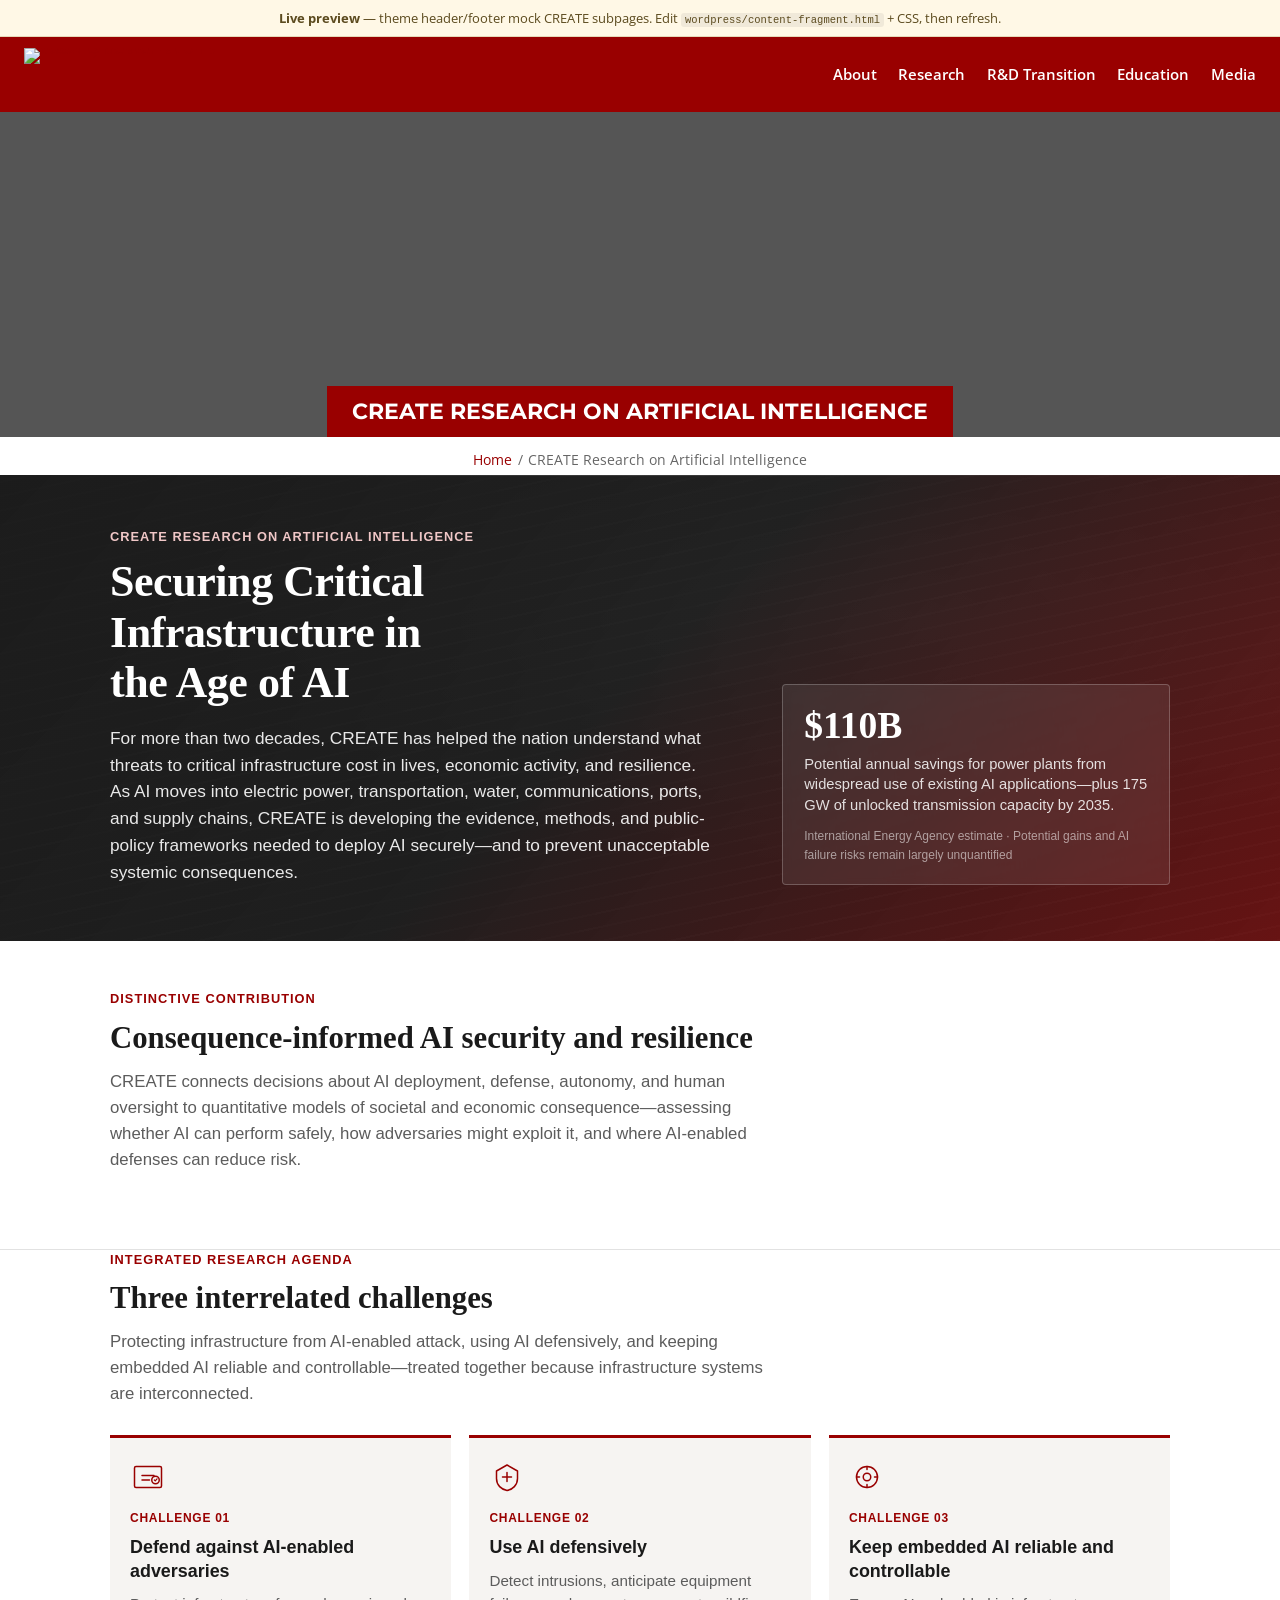
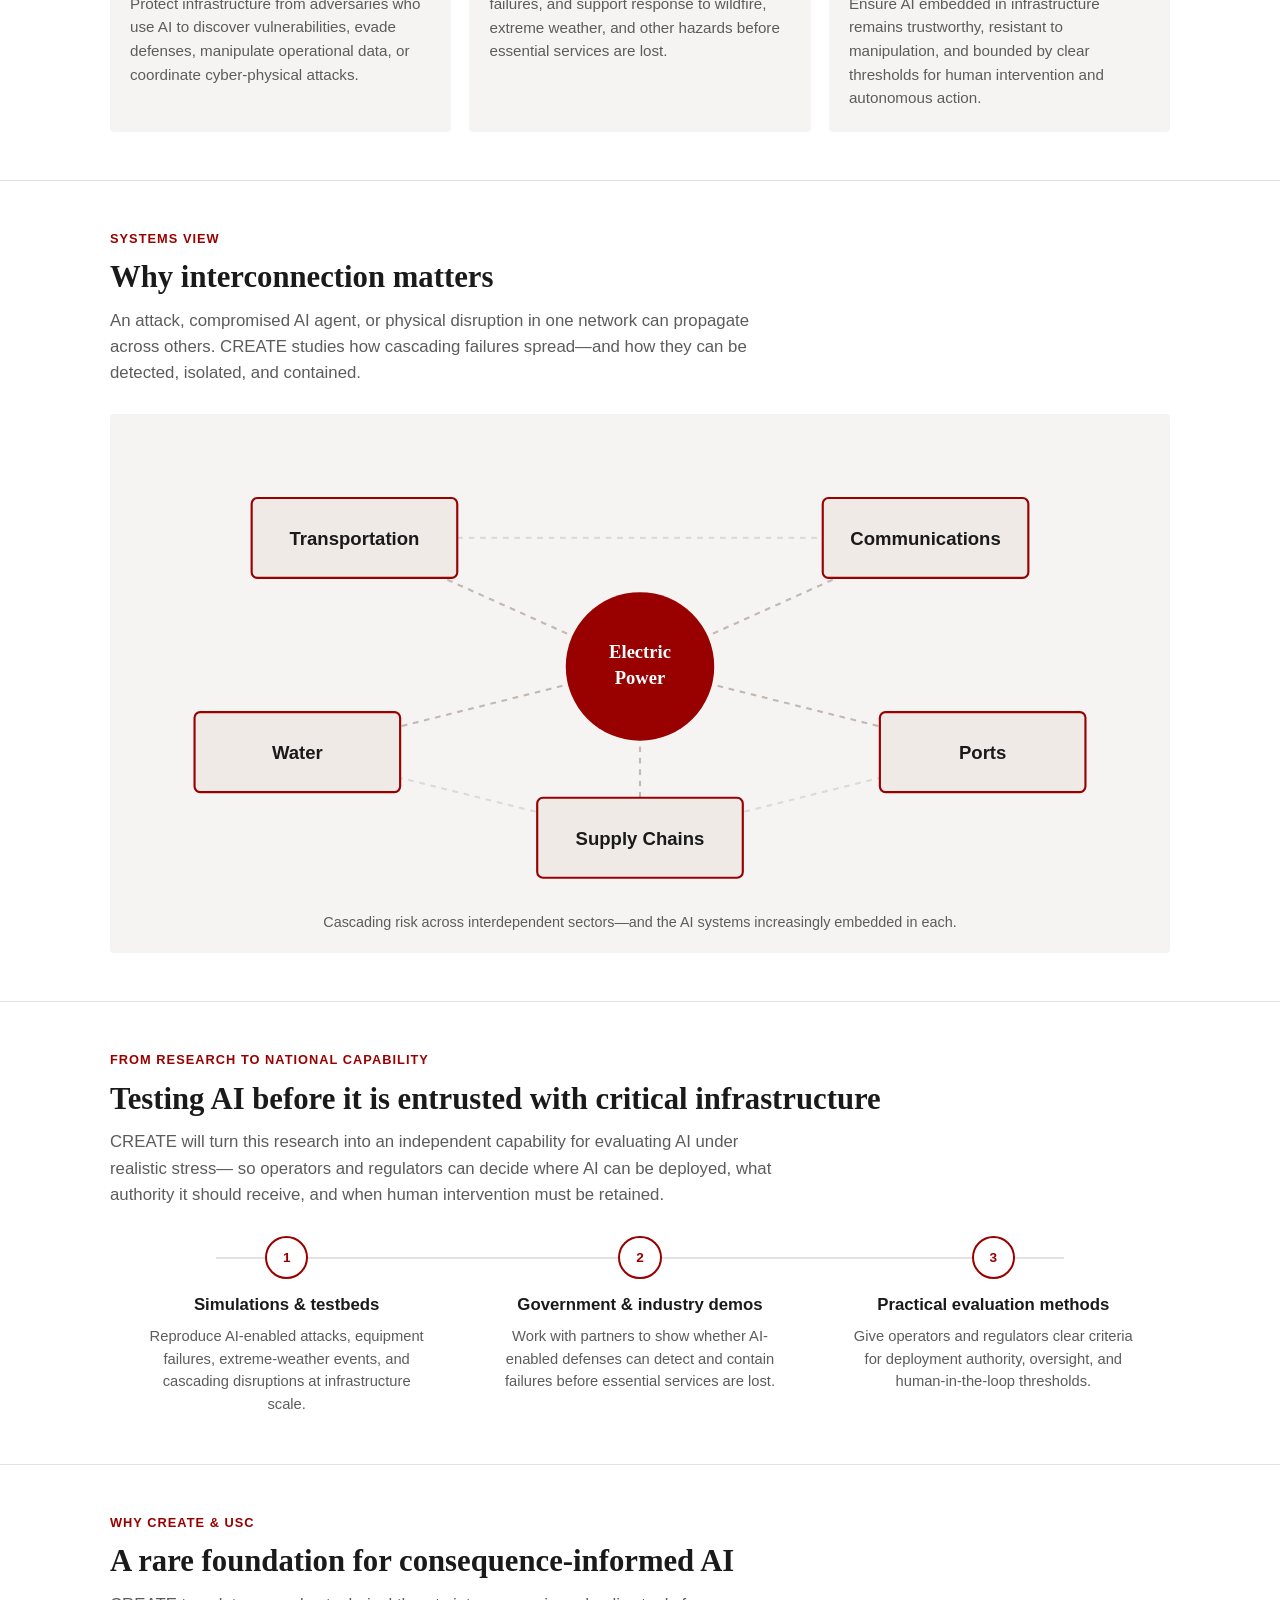
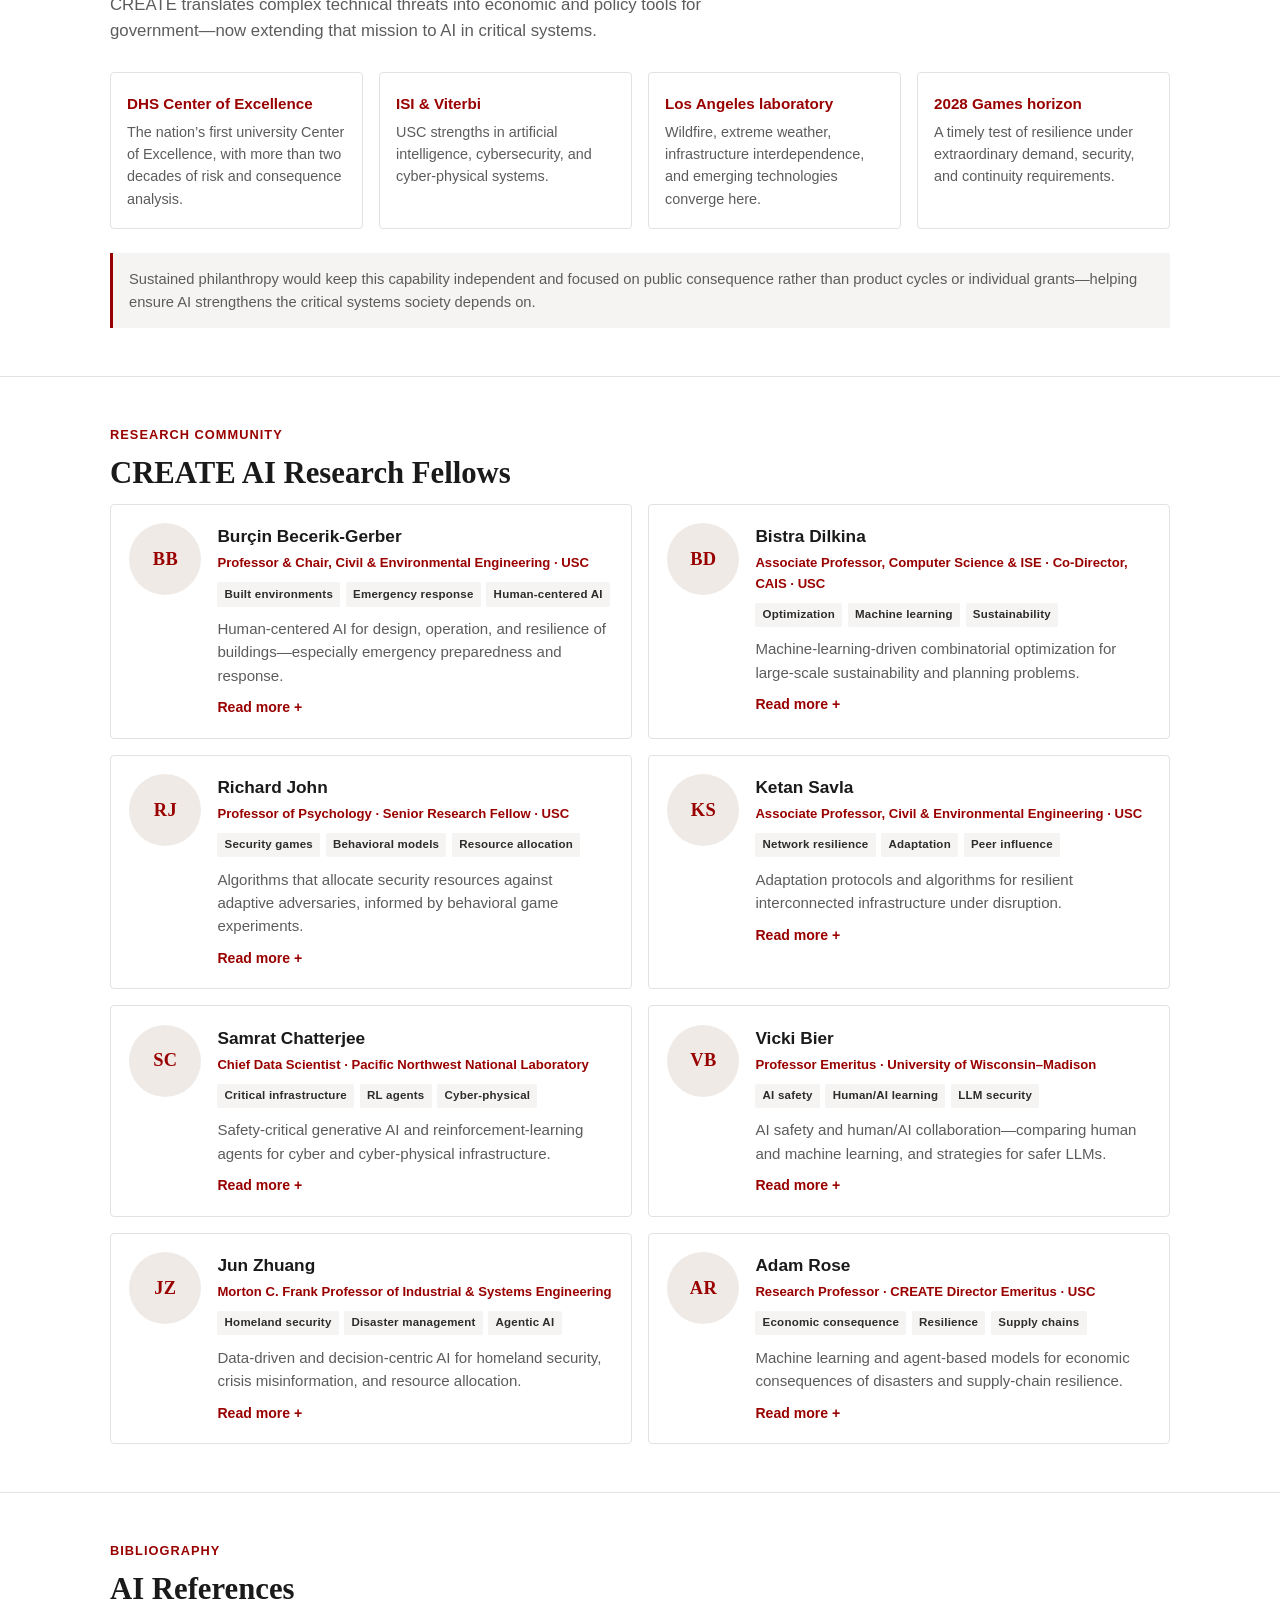
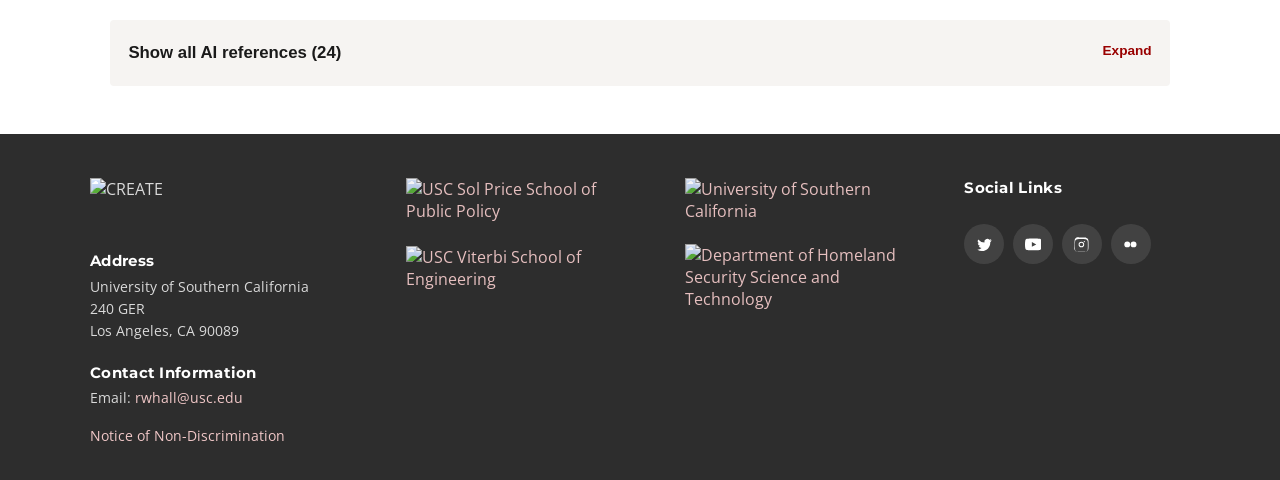
==== preview/index.html @ 4f647414 "Initial CREATE AI research page redesign (WordPress fragment, CSS, preview shell)" ====
<!DOCTYPE html>
<html lang="en">
<head>
  <meta charset="utf-8" />
  <meta name="viewport" content="width=device-width, initial-scale=1" />
  <title>CREATE Research on Artificial Intelligence — Preview</title>
  <link rel="preconnect" href="https://fonts.googleapis.com" />
  <link rel="preconnect" href="https://fonts.gstatic.com" crossorigin />
  <link href="https://fonts.googleapis.com/css2?family=Montserrat:wght@700&family=Open+Sans:wght@400;600;700&display=swap" rel="stylesheet" />
  <link rel="stylesheet" href="../wordpress/create-ai-research.css" />
  <style>
    /* Preview-only CREATE theme chrome — mirrors create.usc.edu subpages */
    :root {
      --create-cardinal: #990000;
      --create-footer: #2d2d2d;
      --create-ink: #1a1a1a;
    }
    * { box-sizing: border-box; }
    body {
      margin: 0;
      color: var(--create-ink);
      font-family: "Open Sans", "Helvetica Neue", Helvetica, Arial, sans-serif;
      background: #fff;
    }
    a { color: var(--create-cardinal); }
    a:hover { color: #7a0000; }

    .preview-note {
      background: #fff8e6;
      border-bottom: 1px solid #e6d9b8;
      color: #5c4b1f;
      font-size: 0.82rem;
      padding: 0.55rem 1.25rem;
      text-align: center;
    }
    .preview-note code {
      background: rgba(0, 0, 0, 0.06);
      border-radius: 3px;
      font-size: 0.8em;
      padding: 0.1em 0.35em;
    }

    /* --- Top nav (matches Academix/CREATE) --- */
    .site-navbar {
      align-items: center;
      background: var(--create-cardinal);
      display: flex;
      justify-content: space-between;
      min-height: 75px;
      padding: 0.65rem 1.5rem;
      position: sticky;
      top: 0;
      z-index: 100;
    }
    .site-navbar .navbar-brand {
      display: inline-block;
      line-height: 0;
    }
    .site-navbar .navbar-brand img {
      display: block;
      height: 52px;
      width: auto;
    }
    .site-navbar .nav-links {
      display: flex;
      gap: 1.35rem;
      list-style: none;
      margin: 0;
      padding: 0;
    }
    .site-navbar .nav-links a {
      color: #fff;
      font-size: 0.92rem;
      font-weight: 600;
      text-decoration: none;
    }
    .site-navbar .nav-links a:hover { opacity: 0.85; color: #fff; }
    .nav-toggle {
      background: transparent;
      border: 0;
      cursor: pointer;
      display: none;
      padding: 0.35rem;
    }
    .nav-toggle span {
      background: #fff;
      display: block;
      height: 2px;
      margin: 5px 0;
      width: 22px;
    }

    /* --- Page header banner (sabbi-page-header style) --- */
    .sabbi-page-header {
      background-color: #666;
      background-image: url("https://create.usc.edu/wp-content/uploads/2020/05/USC2.jpg");
      background-position: 50% 50%;
      background-size: cover;
      height: 325px;
      position: relative;
    }
    .sabbi-page-header::before {
      background: rgba(40, 40, 40, 0.28);
      content: "";
      inset: 0;
      position: absolute;
    }
    .header-title-block {
      bottom: 0;
      left: 0;
      position: absolute;
      right: 0;
      text-align: center;
      z-index: 1;
    }
    .header-title-block .page-title {
      background: var(--create-cardinal);
      color: #fff;
      display: inline-block;
      font-family: Montserrat, "Open Sans", sans-serif;
      font-size: clamp(1.05rem, 2.4vw, 1.375rem);
      font-weight: 700;
      line-height: 1.35;
      margin: 0;
      max-width: 100%;
      padding: 0.65rem 1.55rem;
      text-transform: uppercase;
    }

    /* --- Breadcrumb --- */
    .auth-breadcrumb-wrap {
      padding: 0.85rem 1rem 0.35rem;
    }
    .sabbi-breadcrumb {
      display: flex;
      flex-wrap: wrap;
      gap: 0.35rem;
      justify-content: center;
      list-style: none;
      margin: 0;
      padding: 0;
    }
    .sabbi-breadcrumb li {
      color: #666;
      font-size: 0.875rem;
    }
    .sabbi-breadcrumb a {
      color: var(--create-cardinal);
      text-decoration: none;
    }
    .sabbi-breadcrumb .separator {
      margin-left: 0.35rem;
    }

    .preview-status {
      margin: 0;
      padding: 3rem 1.5rem;
      text-align: center;
    }
    .preview-status[data-error="true"] { color: var(--create-cardinal); }

    /* --- Footer: same CREATE content, neater layout --- */
    .site-footer {
      background: var(--create-footer);
      color: rgba(255, 255, 255, 0.82);
      margin-top: 0;
      padding: 2.75rem 1.5rem 2rem;
    }
    .site-footer a { color: #f0c7c7; text-decoration: none; }
    .site-footer a:hover { color: #fff; text-decoration: underline; }
    .footer-grid {
      display: grid;
      gap: 2rem 1.75rem;
      grid-template-columns: 1.15fr 1fr 1fr 0.9fr;
      margin: 0 auto;
      max-width: 1100px;
    }
    .footer-col {
      display: flex;
      flex-direction: column;
      gap: 1rem;
    }
    .footer-logo {
      display: block;
      height: auto;
      max-width: 200px;
      width: 100%;
    }
    .footer-partner {
      display: block;
      height: auto;
      max-width: 220px;
      opacity: 0.95;
      width: 100%;
    }
    .footer-partner + .footer-partner,
    .footer-col a + a {
      margin-top: 0.15rem;
    }
    .footer-col h3 {
      color: #fff;
      font-family: Montserrat, "Open Sans", sans-serif;
      font-size: 0.95rem;
      font-weight: 700;
      letter-spacing: 0.02em;
      margin: 0 0 0.35rem;
    }
    .footer-col p {
      font-size: 0.9rem;
      line-height: 1.55;
      margin: 0;
    }
    .footer-meta {
      margin-top: 0.25rem;
    }
    .footer-social {
      display: flex;
      flex-wrap: wrap;
      gap: 0.55rem;
      list-style: none;
      margin: 0.35rem 0 0;
      padding: 0;
    }
    .footer-social a {
      align-items: center;
      background: rgba(255, 255, 255, 0.1);
      border-radius: 50%;
      color: #fff;
      display: inline-flex;
      height: 2.5rem;
      justify-content: center;
      text-decoration: none;
      width: 2.5rem;
    }
    .footer-social a svg {
      display: block;
      fill: currentColor;
      height: 1.05rem;
      width: 1.05rem;
    }
    .footer-social a:hover {
      background: var(--create-cardinal);
      color: #fff;
      text-decoration: none;
    }

    @media (max-width: 900px) {
      .footer-grid { grid-template-columns: 1fr 1fr; }
      .site-navbar .nav-links { display: none; }
      .nav-toggle { display: block; }
    }
    @media (max-width: 560px) {
      .footer-grid { grid-template-columns: 1fr; }
      .sabbi-page-header { height: 240px; }
      .header-title-block .page-title {
        display: block;
        font-size: 1rem;
        padding: 0.75rem 1rem;
      }
    }
  </style>
</head>
<body>
  <div class="preview-note">
    <strong>Live preview</strong> — theme header/footer mock CREATE subpages.
    Edit <code>wordpress/content-fragment.html</code> + CSS, then refresh.
  </div>

  <nav class="site-navbar" aria-label="Primary">
    <a class="navbar-brand" href="https://create.usc.edu/" title="CREATE">
      <img src="https://create.usc.edu/wp-content/uploads/2020/04/logo.png" alt="CREATE — The Nation's First Homeland Security Center" width="185" height="49" />
    </a>
    <ul class="nav-links">
      <li><a href="https://create.usc.edu/about/">About</a></li>
      <li><a href="https://create.usc.edu/research/">Research</a></li>
      <li><a href="https://create.usc.edu/rd-transition/">R&amp;D Transition</a></li>
      <li><a href="https://create.usc.edu/education/">Education</a></li>
      <li><a href="https://create.usc.edu/media/">Media</a></li>
    </ul>
    <button class="nav-toggle" type="button" aria-label="Menu">
      <span></span><span></span><span></span>
    </button>
  </nav>

  <header
    class="sabbi-page-header"
    style="background-image: url(https://create.usc.edu/wp-content/uploads/2026/02/ai-machine-learning-enabling-computers-replicate-human-brain-functioning-self-learning-algorithms-based-data-mining-pattern-recognition-used-solve-complex-tasks-3d-render-animation-scaled.jpg);"
    aria-label="Page header"
  >
    <div class="header-title-block">
      <h1 class="page-title">CREATE Research on Artificial Intelligence</h1>
    </div>
  </header>

  <div class="auth-breadcrumb-wrap">
    <ul class="sabbi-breadcrumb">
      <li><a href="https://create.usc.edu/">Home</a><span class="separator">/</span></li>
      <li><span>CREATE Research on Artificial Intelligence</span></li>
    </ul>
  </div>

  <main id="preview-main" class="preview-main" aria-live="polite">
    <p class="preview-status">Loading content from <code>wordpress/content-fragment.html</code>…</p>
  </main>

  <footer id="colophon" class="site-footer">
    <div class="footer-grid">
      <div class="footer-col">
        <img
          class="footer-logo"
          src="https://create.usc.edu/wp-content/uploads/2020/04/logo-300x79.png"
          alt="CREATE"
          width="200"
          height="53"
        />
        <div class="footer-meta">
          <h3>Address</h3>
          <p>
            University of Southern California<br />
            240 GER<br />
            Los Angeles, CA 90089
          </p>
        </div>
        <div class="footer-meta">
          <h3>Contact Information</h3>
          <p>Email: <a href="mailto:rwhall@usc.edu">rwhall@usc.edu</a></p>
        </div>
        <p>
          <a href="https://eeotix.usc.edu/notice-of-non-discrimination/">Notice of Non-Discrimination</a>
        </p>
      </div>

      <div class="footer-col">
        <a href="https://priceschool.usc.edu/">
          <img
            class="footer-partner"
            src="https://create.usc.edu/wp-content/uploads/2020/04/Formal_SolPrice_GoldOnCard-300x68.png"
            alt="USC Sol Price School of Public Policy"
            width="220"
            height="50"
          />
        </a>
        <a href="https://viterbischool.usc.edu/">
          <img
            class="footer-partner"
            src="https://create.usc.edu/wp-content/uploads/2020/04/Formal_Viterbi_GoldOnCard.png"
            alt="USC Viterbi School of Engineering"
            width="220"
            height="59"
          />
        </a>
      </div>

      <div class="footer-col">
        <a href="https://www.usc.edu/">
          <img
            class="footer-partner"
            src="https://create.usc.edu/wp-content/uploads/2020/04/PrimShield-Word_SmallUse_GoldOnCard-300x65.png"
            alt="University of Southern California"
            width="220"
            height="48"
          />
        </a>
        <a href="https://www.dhs.gov/science-and-technology/centers-excellence">
          <img
            class="footer-partner"
            src="https://create.usc.edu/wp-content/uploads/2020/05/DHSlogo1.png"
            alt="Department of Homeland Security Science and Technology"
            width="220"
            height="94"
          />
        </a>
      </div>

      <div class="footer-col">
        <h3>Social Links</h3>
        <ul class="footer-social">
          <li>
            <a href="https://twitter.com/create_usc" target="_blank" rel="noopener noreferrer" title="Twitter" aria-label="Twitter">
              <svg viewBox="0 0 24 24" aria-hidden="true"><path d="M22.46 6c-.77.35-1.6.58-2.46.69a4.2 4.2 0 0 0 1.84-2.32 8.4 8.4 0 0 1-2.66 1.02 4.19 4.19 0 0 0-7.14 3.82A11.88 11.88 0 0 1 3.15 4.9a4.18 4.18 0 0 0 1.3 5.59 4.15 4.15 0 0 1-1.9-.52v.05a4.19 4.19 0 0 0 3.36 4.1 4.2 4.2 0 0 1-1.89.07 4.2 4.2 0 0 0 3.91 2.91A8.4 8.4 0 0 1 2 19.54a11.86 11.86 0 0 0 6.43 1.88c7.72 0 11.95-6.4 11.95-11.95v-.54A8.5 8.5 0 0 0 22.46 6z"/></svg>
            </a>
          </li>
          <li>
            <a href="https://youtube.com/playlist?list=PL9QpO7x-TjRiOTM9lv-0DjYR5IRw4d9tM" target="_blank" rel="noopener noreferrer" title="YouTube" aria-label="YouTube">
              <svg viewBox="0 0 24 24" aria-hidden="true"><path d="M23.5 6.2a3 3 0 0 0-2.1-2.1C19.5 3.6 12 3.6 12 3.6s-7.5 0-9.4.5A3 3 0 0 0 .5 6.2 31.5 31.5 0 0 0 0 12a31.5 31.5 0 0 0 .5 5.8 3 3 0 0 0 2.1 2.1c1.9.5 9.4.5 9.4.5s7.5 0 9.4-.5a3 3 0 0 0 2.1-2.1A31.5 31.5 0 0 0 24 12a31.5 31.5 0 0 0-.5-5.8zM9.8 15.5v-7l6.3 3.5-6.3 3.5z"/></svg>
            </a>
          </li>
          <li>
            <a href="https://www.instagram.com/CREATE_USC/" target="_blank" rel="noopener noreferrer" title="Instagram" aria-label="Instagram">
              <svg viewBox="0 0 24 24" aria-hidden="true"><path d="M12 2.2c3.2 0 3.6 0 4.9.1 1.2.1 1.9.2 2.3.4.6.2 1 .5 1.5 1 .4.4.7.9 1 1.5.2.4.4 1.1.4 2.3.1 1.3.1 1.7.1 4.9s0 3.6-.1 4.9c-.1 1.2-.2 1.9-.4 2.3-.2.6-.5 1-1 1.5-.4.4-.9.7-1.5 1-.4.2-1.1.4-2.3.4-1.3.1-1.7.1-4.9.1s-3.6 0-4.9-.1c-1.2-.1-1.9-.2-2.3-.4-.6-.2-1-.5-1.5-1-.4-.4-.7-.9-1-1.5-.2-.4-.4-1.1-.4-2.3C2.2 15.6 2.2 15.2 2.2 12s0-3.6.1-4.9c.1-1.2.2-1.9.4-2.3.2-.6.5-1 1-1.5.4-.4.9-.7 1.5-1 .4-.2 1.1-.4 2.3-.4C8.4 2.2 8.8 2.2 12 2.2zm0 2.2c-3.2 0-3.5 0-4.8.1-1.1 0-1.7.2-2.1.4-.5.2-.8.4-1.1.7-.3.3-.5.6-.7 1.1-.2.4-.3 1-.4 2.1-.1 1.2-.1 1.6-.1 4.8s0 3.5.1 4.8c0 1.1.2 1.7.4 2.1.2.5.4.8.7 1.1.3.3.6.5 1.1.7.4.2 1 .3 2.1.4 1.2.1 1.6.1 4.8.1s3.5 0 4.8-.1c1.1 0 1.7-.2 2.1-.4.5-.2.8-.4 1.1-.7.3-.3.5-.6.7-1.1.2-.4.3-1 .4-2.1.1-1.2.1-1.6.1-4.8s0-3.5-.1-4.8c0-1.1-.2-1.7-.4-2.1-.2-.5-.4-.8-.7-1.1-.3-.3-.6-.5-1.1-.7-.4-.2-1-.3-2.1-.4-1.3-.1-1.6-.1-4.8-.1zm0 3.7a4 4 0 1 1 0 8 4 4 0 0 1 0-8zm0 6.6a2.6 2.6 0 1 0 0-5.2 2.6 2.6 0 0 0 0 5.2zm5.1-6.8a.9.9 0 1 1-1.8 0 .9.9 0 0 1 1.8 0z"/></svg>
            </a>
          </li>
          <li>
            <a href="https://www.flickr.com/photos/146037205@N07/" target="_blank" rel="noopener noreferrer" title="Flickr" aria-label="Flickr">
              <svg viewBox="0 0 24 24" aria-hidden="true"><circle cx="7.5" cy="12" r="4.2"/><circle cx="16.5" cy="12" r="4.2"/></svg>
            </a>
          </li>
        </ul>
      </div>
    </div>
  </footer>

  <script>
    (async function loadFragment() {
      const main = document.getElementById("preview-main");
      try {
        const res = await fetch("../wordpress/content-fragment.html", { cache: "no-store" });
        if (!res.ok) throw new Error("HTTP " + res.status);
        const html = await res.text();
        const doc = new DOMParser().parseFromString(html, "text/html");
        doc.querySelectorAll('link[rel="stylesheet"]').forEach((el) => el.remove());
        const page = doc.querySelector(".create-ai-page");
        if (!page) throw new Error("Could not find .create-ai-page in content-fragment.html");
        main.replaceChildren(page);
      } catch (err) {
        main.innerHTML =
          '<p class="preview-status" data-error="true">Could not load content-fragment.html. ' +
          "Serve the project over HTTP (not file://), then refresh.<br><small>" +
          String(err.message || err) +
          "</small></p>";
      }
    })();
  </script>
</body>
</html>
---- wordpress/create-ai-research.css ----
/* CREATE AI Research — scoped styles (prefix: create-ai-)
   Safe to load alongside the CREATE WordPress theme. */

.create-ai-page {
  --create-ai-cardinal: #990000;
  --create-ai-cardinal-dark: #7a0000;
  --create-ai-ink: #1a1a1a;
  --create-ai-muted: #5c5c5c;
  --create-ai-line: #e2e2e2;
  --create-ai-wash: #f6f4f2;
  --create-ai-wash-2: #efeae6;
  --create-ai-white: #ffffff;
  --create-ai-stat: #2c2c2c;
  --create-ai-max: 1100px;
  --create-ai-radius: 4px;
  --create-ai-font: "Helvetica Neue", Helvetica, Arial, sans-serif;
  --create-ai-display: "Georgia", "Times New Roman", Times, serif;

  box-sizing: border-box;
  color: var(--create-ai-ink);
  font-family: var(--create-ai-font);
  font-size: 1.05rem;
  line-height: 1.55;
  max-width: 100%;
}

.create-ai-page *,
.create-ai-page *::before,
.create-ai-page *::after {
  box-sizing: border-box;
}

.create-ai-page img,
.create-ai-page svg {
  max-width: 100%;
  height: auto;
}

.create-ai-page a {
  color: var(--create-ai-cardinal);
  text-decoration-thickness: 1px;
  text-underline-offset: 2px;
}

.create-ai-page a:hover,
.create-ai-page a:focus-visible {
  color: var(--create-ai-cardinal-dark);
}

.create-ai-page :focus-visible {
  outline: 2px solid var(--create-ai-cardinal);
  outline-offset: 2px;
}

.create-ai-inner {
  margin: 0 auto;
  max-width: var(--create-ai-max);
  padding: 0 1.25rem;
}

.create-ai-section {
  padding: 3rem 0;
}

.create-ai-section + .create-ai-section {
  border-top: 1px solid var(--create-ai-line);
}

.create-ai-kicker {
  color: var(--create-ai-cardinal);
  font-size: 0.8rem;
  font-weight: 700;
  letter-spacing: 0.08em;
  margin: 0 0 0.65rem;
  text-transform: uppercase;
}

.create-ai-h2 {
  font-family: var(--create-ai-display);
  font-size: clamp(1.55rem, 2.4vw, 2rem);
  font-weight: 700;
  line-height: 1.2;
  margin: 0 0 0.75rem;
}

.create-ai-lede {
  color: var(--create-ai-muted);
  font-size: 1.05rem;
  margin: 0 0 1.75rem;
  max-width: 42rem;
}

/* ---------- Hero ---------- */
.create-ai-hero {
  background:
    linear-gradient(135deg, rgba(26, 26, 26, 0.88) 0%, rgba(26, 26, 26, 0.72) 48%, rgba(153, 0, 0, 0.55) 100%),
    radial-gradient(ellipse at 70% 30%, rgba(255, 255, 255, 0.08), transparent 55%),
    repeating-linear-gradient(
      -12deg,
      rgba(255, 255, 255, 0.03) 0 2px,
      transparent 2px 14px
    ),
    #2a2a2a;
  color: var(--create-ai-white);
  padding: 3.25rem 0 3.5rem;
  position: relative;
  overflow: hidden;
}

.create-ai-hero::after {
  background: linear-gradient(90deg, transparent, rgba(255, 255, 255, 0.18), transparent);
  content: "";
  height: 1px;
  left: 0;
  opacity: 0.7;
  position: absolute;
  right: 0;
  top: 0;
}

.create-ai-hero .create-ai-kicker {
  color: #f0c7c7;
}

.create-ai-hero-grid {
  align-items: end;
  display: grid;
  gap: 2rem;
  grid-template-columns: 1.4fr 0.85fr;
}

.create-ai-hero-title {
  font-family: var(--create-ai-display);
  font-size: clamp(1.85rem, 4vw, 2.75rem);
  font-weight: 700;
  letter-spacing: -0.01em;
  line-height: 1.15;
  margin: 0 0 1rem;
  max-width: 16ch;
}

.create-ai-hero-text {
  color: rgba(255, 255, 255, 0.9);
  font-size: 1.08rem;
  margin: 0;
  max-width: 38rem;
}

.create-ai-stat {
  background: rgba(255, 255, 255, 0.08);
  border: 1px solid rgba(255, 255, 255, 0.22);
  border-radius: var(--create-ai-radius);
  padding: 1.25rem 1.35rem;
  backdrop-filter: blur(4px);
}

.create-ai-stat-value {
  display: block;
  font-family: var(--create-ai-display);
  font-size: clamp(1.8rem, 3vw, 2.35rem);
  font-weight: 700;
  line-height: 1.1;
  margin-bottom: 0.45rem;
}

.create-ai-stat-label {
  color: rgba(255, 255, 255, 0.85);
  display: block;
  font-size: 0.92rem;
  line-height: 1.4;
  margin: 0;
}

.create-ai-stat-source {
  color: rgba(255, 255, 255, 0.55);
  display: block;
  font-size: 0.75rem;
  margin-top: 0.75rem;
}

/* ---------- Challenge cards ---------- */
.create-ai-challenges {
  display: grid;
  gap: 1.15rem;
  grid-template-columns: repeat(3, 1fr);
}

.create-ai-challenge {
  background: var(--create-ai-wash);
  border-top: 3px solid var(--create-ai-cardinal);
  border-radius: 0 0 var(--create-ai-radius) var(--create-ai-radius);
  padding: 1.35rem 1.25rem 1.4rem;
  transition: transform 0.25s ease, background-color 0.25s ease;
}

.create-ai-challenge:hover {
  background: var(--create-ai-wash-2);
  transform: translateY(-2px);
}

.create-ai-challenge-num {
  color: var(--create-ai-cardinal);
  display: block;
  font-size: 0.75rem;
  font-weight: 700;
  letter-spacing: 0.06em;
  margin-bottom: 0.55rem;
  text-transform: uppercase;
}

.create-ai-challenge h3 {
  font-size: 1.12rem;
  font-weight: 700;
  line-height: 1.3;
  margin: 0 0 0.55rem;
}

.create-ai-challenge p {
  color: var(--create-ai-muted);
  font-size: 0.95rem;
  margin: 0;
}

.create-ai-challenge-icon {
  display: block;
  height: 2.25rem;
  margin-bottom: 0.85rem;
  width: 2.25rem;
}

.create-ai-challenge-icon svg {
  display: block;
  height: 100%;
  width: 100%;
}

/* ---------- Cascade / interconnection ---------- */
.create-ai-cascade-wrap {
  background: var(--create-ai-wash);
  border-radius: var(--create-ai-radius);
  overflow: hidden;
  padding: 1.5rem 1rem 1.25rem;
}

.create-ai-cascade-svg {
  display: block;
  margin: 0 auto;
  max-width: 720px;
  width: 100%;
}

.create-ai-cascade-svg .create-ai-node {
  transition: transform 0.3s ease;
  transform-box: fill-box;
  transform-origin: center;
}

.create-ai-cascade-wrap:hover .create-ai-node {
  transform: scale(1.04);
}

.create-ai-cascade-svg .create-ai-link {
  stroke-dasharray: 4 4;
  animation: create-ai-dash 18s linear infinite;
}

.create-ai-cascade-caption {
  color: var(--create-ai-muted);
  font-size: 0.9rem;
  margin: 1rem auto 0;
  max-width: 40rem;
  text-align: center;
}

@keyframes create-ai-dash {
  to {
    stroke-dashoffset: -120;
  }
}

/* ---------- Capability strip ---------- */
.create-ai-steps {
  display: grid;
  gap: 0;
  grid-template-columns: repeat(3, 1fr);
  list-style: none;
  margin: 0;
  padding: 0;
  position: relative;
}

.create-ai-steps::before {
  background: var(--create-ai-line);
  content: "";
  height: 2px;
  left: 10%;
  position: absolute;
  right: 10%;
  top: 1.35rem;
  z-index: 0;
}

.create-ai-step {
  padding: 0 1rem;
  position: relative;
  text-align: center;
  z-index: 1;
}

.create-ai-step-marker {
  background: var(--create-ai-white);
  border: 2px solid var(--create-ai-cardinal);
  border-radius: 50%;
  color: var(--create-ai-cardinal);
  display: inline-flex;
  align-items: center;
  justify-content: center;
  font-size: 0.85rem;
  font-weight: 700;
  height: 2.7rem;
  margin-bottom: 0.85rem;
  width: 2.7rem;
}

.create-ai-step h3 {
  font-size: 1.05rem;
  margin: 0 0 0.4rem;
}

.create-ai-step p {
  color: var(--create-ai-muted);
  font-size: 0.92rem;
  margin: 0 auto;
  max-width: 18rem;
}

/* ---------- Why CREATE ---------- */
.create-ai-why-grid {
  display: grid;
  gap: 1rem;
  grid-template-columns: repeat(4, 1fr);
}

.create-ai-why-item {
  background: var(--create-ai-white);
  border: 1px solid var(--create-ai-line);
  border-radius: var(--create-ai-radius);
  padding: 1.15rem 1rem;
}

.create-ai-why-item strong {
  color: var(--create-ai-cardinal);
  display: block;
  font-size: 0.95rem;
  margin-bottom: 0.35rem;
}

.create-ai-why-item p {
  color: var(--create-ai-muted);
  font-size: 0.9rem;
  margin: 0;
}

.create-ai-note {
  background: var(--create-ai-wash);
  border-left: 3px solid var(--create-ai-cardinal);
  color: var(--create-ai-muted);
  font-size: 0.92rem;
  margin-top: 1.5rem;
  padding: 0.9rem 1rem;
}

.create-ai-note p {
  margin: 0;
}

/* ---------- Researchers ---------- */
.create-ai-people {
  display: grid;
  gap: 1rem;
  grid-template-columns: repeat(2, 1fr);
}

.create-ai-person {
  background: var(--create-ai-white);
  border: 1px solid var(--create-ai-line);
  border-radius: var(--create-ai-radius);
  display: grid;
  gap: 1rem;
  grid-template-columns: 72px 1fr;
  padding: 1.15rem;
}

.create-ai-avatar {
  align-items: center;
  background: var(--create-ai-wash-2);
  border-radius: 50%;
  color: var(--create-ai-cardinal);
  display: flex;
  font-family: var(--create-ai-display);
  font-size: 1.15rem;
  font-weight: 700;
  height: 72px;
  justify-content: center;
  letter-spacing: 0.02em;
  width: 72px;
}

.create-ai-person h3 {
  font-size: 1.08rem;
  margin: 0 0 0.2rem;
}

.create-ai-role {
  color: var(--create-ai-cardinal);
  font-size: 0.82rem;
  font-weight: 600;
  margin: 0 0 0.55rem;
}

.create-ai-blurb {
  color: var(--create-ai-muted);
  font-size: 0.94rem;
  margin: 0 0 0.65rem;
}

.create-ai-person details {
  margin: 0;
}

.create-ai-person summary {
  color: var(--create-ai-cardinal);
  cursor: pointer;
  font-size: 0.88rem;
  font-weight: 700;
  list-style: none;
  user-select: none;
  width: fit-content;
}

.create-ai-person summary::-webkit-details-marker {
  display: none;
}

.create-ai-person summary::after {
  content: " +";
  font-weight: 700;
}

.create-ai-person details[open] summary::after {
  content: " −";
}

.create-ai-full-bio {
  color: var(--create-ai-ink);
  font-size: 0.9rem;
  margin-top: 0.75rem;
  padding-top: 0.75rem;
  border-top: 1px solid var(--create-ai-line);
}

.create-ai-full-bio p {
  margin: 0 0 0.75rem;
}

.create-ai-full-bio p:last-child {
  margin-bottom: 0;
}

.create-ai-tags {
  display: flex;
  flex-wrap: wrap;
  gap: 0.35rem;
  margin: 0 0 0.65rem;
}

.create-ai-tag {
  background: var(--create-ai-wash);
  border-radius: 2px;
  color: var(--create-ai-stat);
  font-size: 0.72rem;
  font-weight: 600;
  letter-spacing: 0.02em;
  padding: 0.2rem 0.45rem;
}

/* ---------- References ---------- */
.create-ai-refs details {
  background: var(--create-ai-wash);
  border-radius: var(--create-ai-radius);
  padding: 0.25rem 0;
}

.create-ai-refs summary {
  cursor: pointer;
  font-weight: 700;
  list-style: none;
  padding: 1rem 1.15rem;
  user-select: none;
}

.create-ai-refs summary::-webkit-details-marker {
  display: none;
}

.create-ai-refs summary::after {
  color: var(--create-ai-cardinal);
  content: "Expand";
  float: right;
  font-size: 0.85rem;
  font-weight: 700;
}

.create-ai-refs details[open] summary::after {
  content: "Collapse";
}

.create-ai-ref-list {
  border-top: 1px solid var(--create-ai-line);
  list-style: none;
  margin: 0;
  padding: 0.5rem 1.15rem 1.15rem;
}

.create-ai-ref-list li {
  border-bottom: 1px solid var(--create-ai-line);
  color: var(--create-ai-muted);
  font-size: 0.88rem;
  line-height: 1.45;
  padding: 0.7rem 0;
}

.create-ai-ref-list li:last-child {
  border-bottom: 0;
}

/* ---------- Motion / a11y ---------- */
@media (prefers-reduced-motion: reduce) {
  .create-ai-challenge,
  .create-ai-cascade-svg .create-ai-node {
    transition: none;
  }

  .create-ai-challenge:hover {
    transform: none;
  }

  .create-ai-cascade-wrap:hover .create-ai-node {
    transform: none;
  }

  .create-ai-cascade-svg .create-ai-link {
    animation: none;
  }
}

/* ---------- Responsive ---------- */
@media (max-width: 900px) {
  .create-ai-hero-grid,
  .create-ai-challenges,
  .create-ai-why-grid,
  .create-ai-steps {
    grid-template-columns: 1fr;
  }

  .create-ai-steps::before {
    display: none;
  }

  .create-ai-step {
    display: grid;
    gap: 0.85rem;
    grid-template-columns: auto 1fr;
    padding: 0.75rem 0;
    text-align: left;
  }

  .create-ai-step-marker {
    margin-bottom: 0;
  }

  .create-ai-people {
    grid-template-columns: 1fr;
  }

  .create-ai-hero-title {
    max-width: none;
  }
}

@media (max-width: 560px) {
  .create-ai-person {
    grid-template-columns: 1fr;
  }

  .create-ai-section {
    padding: 2.25rem 0;
  }
}
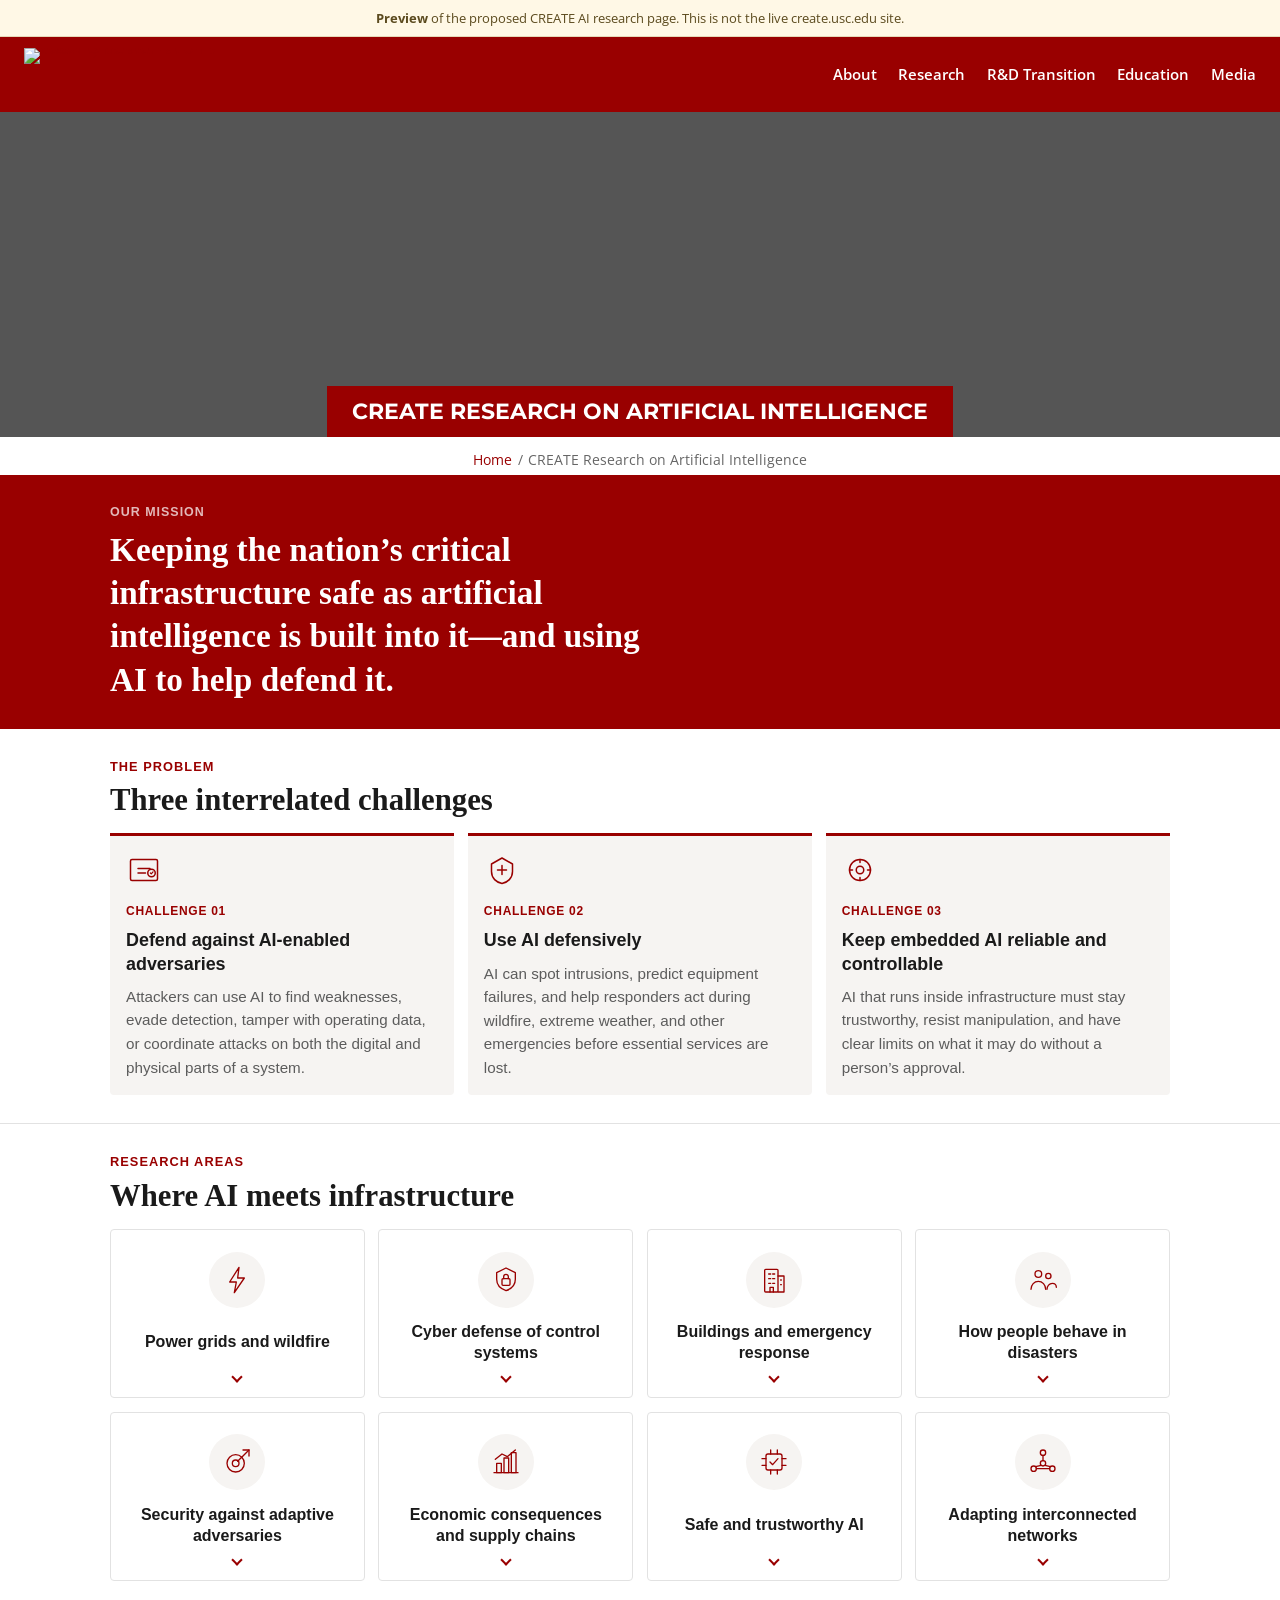
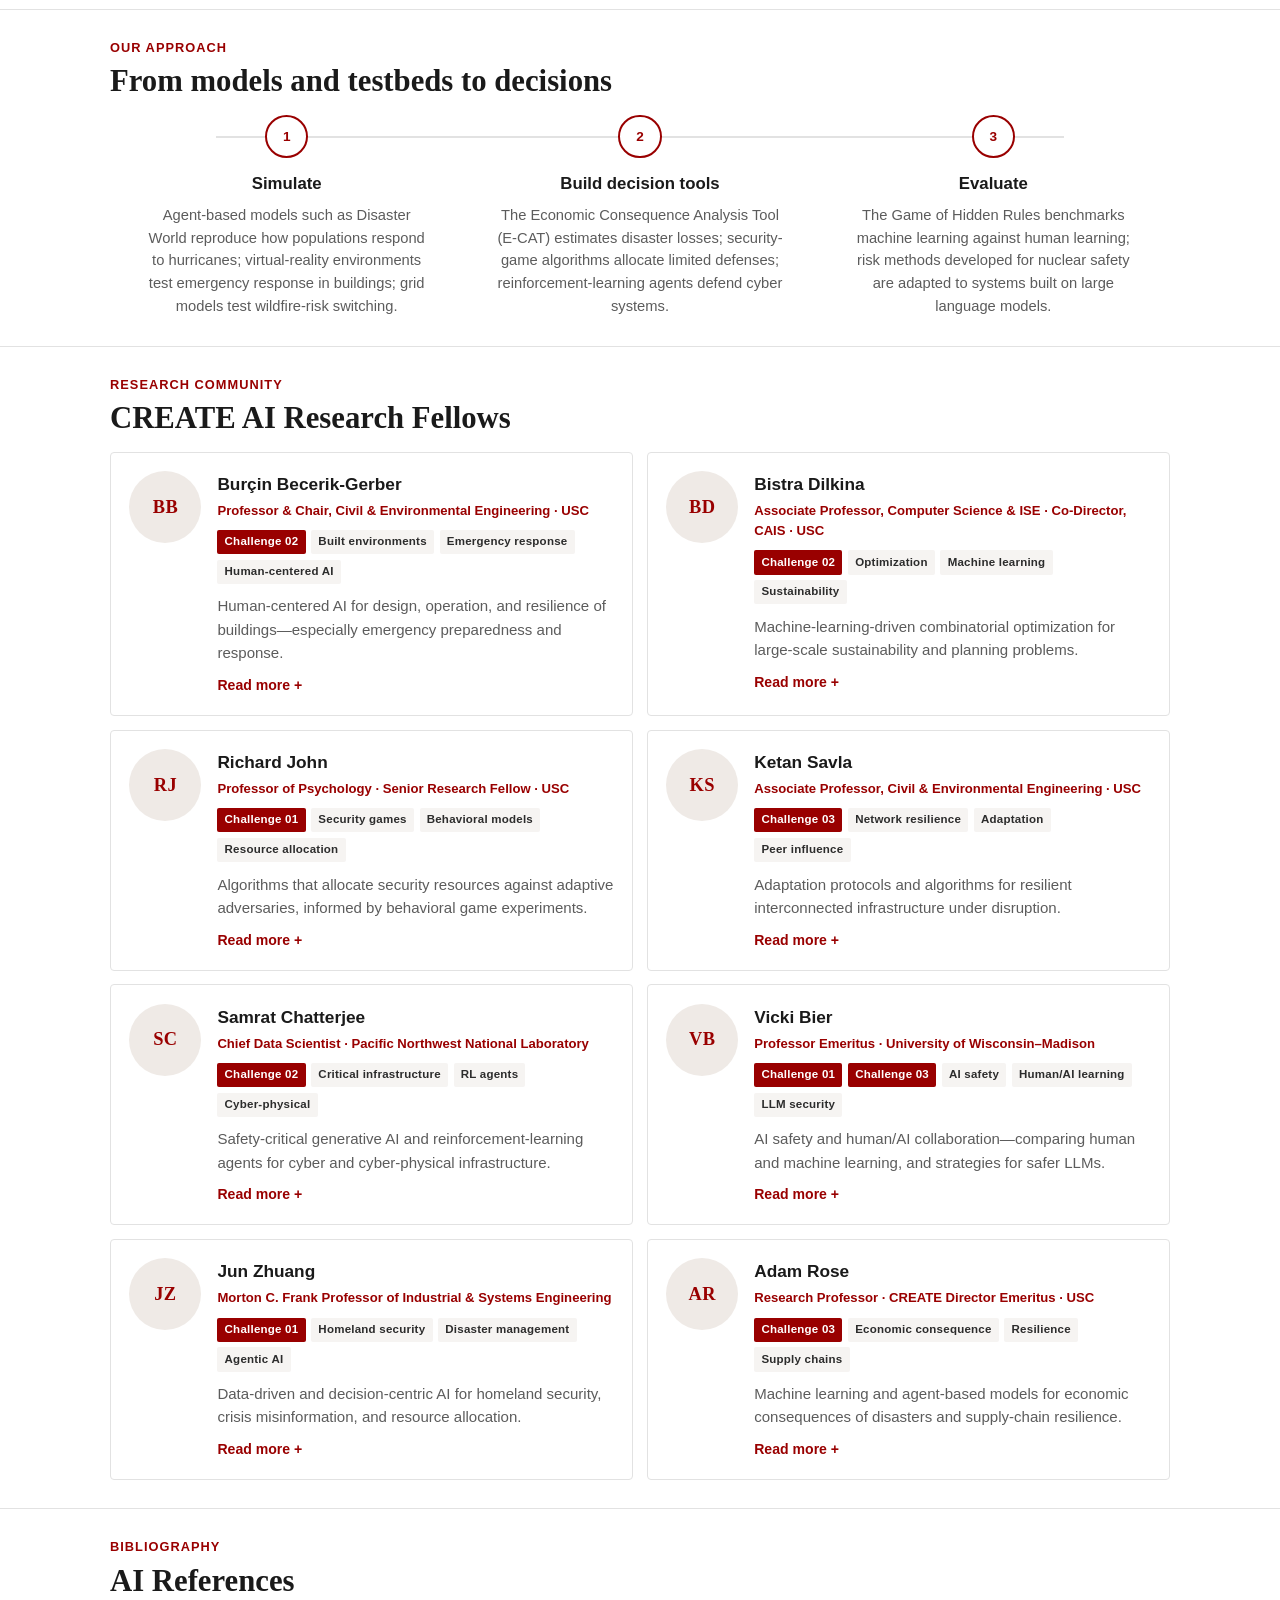
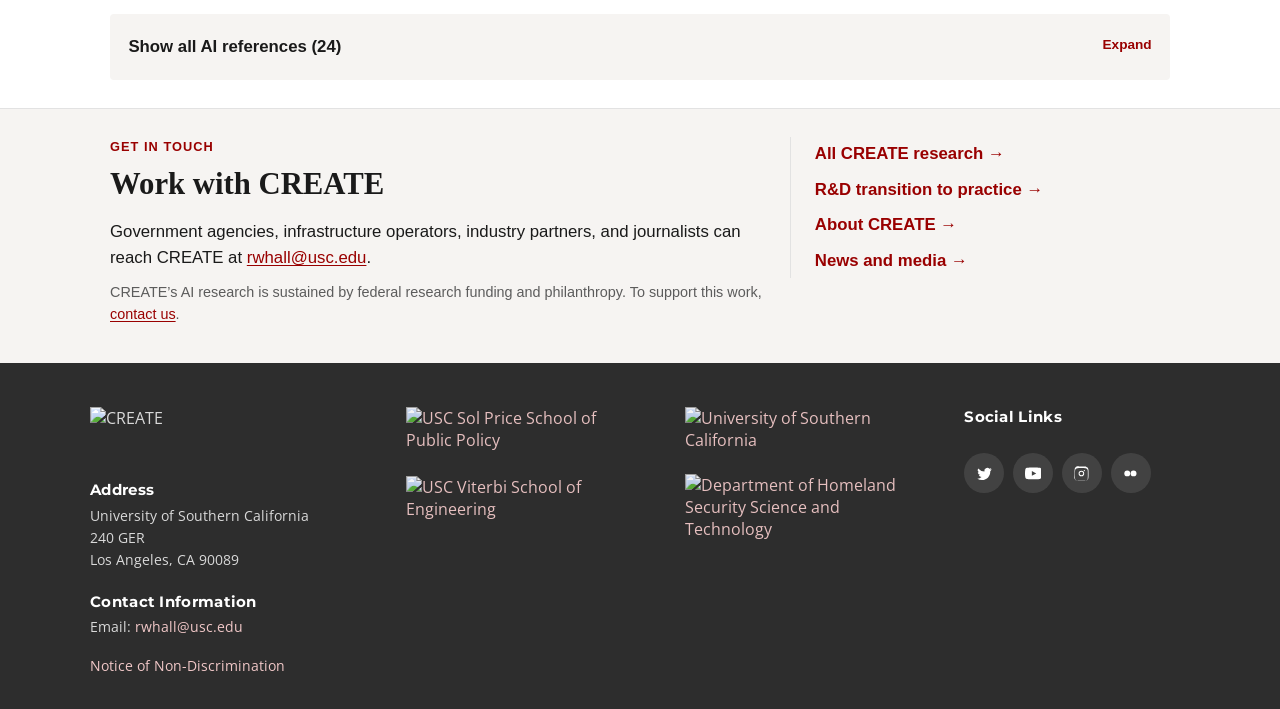
==== commit eb207621: "Add a README and Vercel preview so the page can be shared for review. Co-authored-by: Cursor <cursor" ====
--- a/preview/index.html
+++ b/preview/index.html
@@ -262,8 +262,8 @@
 </head>
 <body>
   <div class="preview-note">
-    <strong>Live preview</strong> — theme header/footer mock CREATE subpages.
-    Edit <code>wordpress/content-fragment.html</code> + CSS, then refresh.
+    <strong>Preview</strong> of the proposed CREATE AI research page.
+    This is not the live create.usc.edu site.
   </div>
 
   <nav class="site-navbar" aria-label="Primary">
--- a/wordpress/create-ai-research.css
+++ b/wordpress/create-ai-research.css
@@ -15,6 +15,12 @@
   --create-ai-radius: 4px;
   --create-ai-font: "Helvetica Neue", Helvetica, Arial, sans-serif;
   --create-ai-display: "Georgia", "Times New Roman", Times, serif;
+  --create-ai-space-xs: 0.35rem;
+  --create-ai-space-sm: 0.6rem;
+  --create-ai-space-md: 1rem;
+  --create-ai-space-lg: 0.9rem;
+  --create-ai-space-xl: 1.75rem;
+  --create-ai-gap: 0.85rem;
 
   box-sizing: border-box;
   color: var(--create-ai-ink);
@@ -52,6 +58,11 @@
   outline-offset: 2px;
 }
 
+/* Keep in-page anchors clear of the sticky site nav */
+.create-ai-page [id] {
+  scroll-margin-top: 6rem;
+}
+
 .create-ai-inner {
   margin: 0 auto;
   max-width: var(--create-ai-max);
@@ -59,7 +70,7 @@
 }
 
 .create-ai-section {
-  padding: 3rem 0;
+  padding: var(--create-ai-space-xl) 0;
 }
 
 .create-ai-section + .create-ai-section {
@@ -71,7 +82,7 @@
   font-size: 0.8rem;
   font-weight: 700;
   letter-spacing: 0.08em;
-  margin: 0 0 0.65rem;
+  margin: 0 0 var(--create-ai-space-xs);
   text-transform: uppercase;
 }
 
@@ -80,108 +91,38 @@
   font-size: clamp(1.55rem, 2.4vw, 2rem);
   font-weight: 700;
   line-height: 1.2;
-  margin: 0 0 0.75rem;
-}
-
-.create-ai-lede {
-  color: var(--create-ai-muted);
-  font-size: 1.05rem;
-  margin: 0 0 1.75rem;
-  max-width: 42rem;
-}
-
-/* ---------- Hero ---------- */
+  margin: 0 0 var(--create-ai-space-lg);
+}
+
+/* ---------- Mission hero ---------- */
 .create-ai-hero {
-  background:
-    linear-gradient(135deg, rgba(26, 26, 26, 0.88) 0%, rgba(26, 26, 26, 0.72) 48%, rgba(153, 0, 0, 0.55) 100%),
-    radial-gradient(ellipse at 70% 30%, rgba(255, 255, 255, 0.08), transparent 55%),
-    repeating-linear-gradient(
-      -12deg,
-      rgba(255, 255, 255, 0.03) 0 2px,
-      transparent 2px 14px
-    ),
-    #2a2a2a;
+  background: var(--create-ai-cardinal);
   color: var(--create-ai-white);
-  padding: 3.25rem 0 3.5rem;
-  position: relative;
-  overflow: hidden;
-}
-
-.create-ai-hero::after {
-  background: linear-gradient(90deg, transparent, rgba(255, 255, 255, 0.18), transparent);
-  content: "";
-  height: 1px;
-  left: 0;
-  opacity: 0.7;
-  position: absolute;
-  right: 0;
-  top: 0;
-}
-
-.create-ai-hero .create-ai-kicker {
-  color: #f0c7c7;
-}
-
-.create-ai-hero-grid {
-  align-items: end;
-  display: grid;
-  gap: 2rem;
-  grid-template-columns: 1.4fr 0.85fr;
+  padding: var(--create-ai-space-xl) 0;
+}
+
+.create-ai-hero-label {
+  color: rgba(255, 255, 255, 0.72);
+  font-size: 0.78rem;
+  font-weight: 700;
+  letter-spacing: 0.08em;
+  margin: 0 0 var(--create-ai-space-xs);
+  text-transform: uppercase;
 }
 
 .create-ai-hero-title {
   font-family: var(--create-ai-display);
-  font-size: clamp(1.85rem, 4vw, 2.75rem);
-  font-weight: 700;
-  letter-spacing: -0.01em;
-  line-height: 1.15;
-  margin: 0 0 1rem;
-  max-width: 16ch;
-}
-
-.create-ai-hero-text {
-  color: rgba(255, 255, 255, 0.9);
-  font-size: 1.08rem;
-  margin: 0;
-  max-width: 38rem;
-}
-
-.create-ai-stat {
-  background: rgba(255, 255, 255, 0.08);
-  border: 1px solid rgba(255, 255, 255, 0.22);
-  border-radius: var(--create-ai-radius);
-  padding: 1.25rem 1.35rem;
-  backdrop-filter: blur(4px);
-}
-
-.create-ai-stat-value {
-  display: block;
-  font-family: var(--create-ai-display);
-  font-size: clamp(1.8rem, 3vw, 2.35rem);
-  font-weight: 700;
-  line-height: 1.1;
-  margin-bottom: 0.45rem;
-}
-
-.create-ai-stat-label {
-  color: rgba(255, 255, 255, 0.85);
-  display: block;
-  font-size: 0.92rem;
-  line-height: 1.4;
-  margin: 0;
-}
-
-.create-ai-stat-source {
-  color: rgba(255, 255, 255, 0.55);
-  display: block;
-  font-size: 0.75rem;
-  margin-top: 0.75rem;
+  font-size: clamp(1.45rem, 2.6vw, 2.1rem);
+  font-weight: 700;
+  line-height: 1.3;
+  margin: 0;
+  max-width: 34ch;
 }
 
 /* ---------- Challenge cards ---------- */
 .create-ai-challenges {
   display: grid;
-  gap: 1.15rem;
+  gap: var(--create-ai-gap);
   grid-template-columns: repeat(3, 1fr);
 }
 
@@ -189,7 +130,7 @@
   background: var(--create-ai-wash);
   border-top: 3px solid var(--create-ai-cardinal);
   border-radius: 0 0 var(--create-ai-radius) var(--create-ai-radius);
-  padding: 1.35rem 1.25rem 1.4rem;
+  padding: var(--create-ai-space-md);
   transition: transform 0.25s ease, background-color 0.25s ease;
 }
 
@@ -234,48 +175,117 @@
   width: 100%;
 }
 
-/* ---------- Cascade / interconnection ---------- */
-.create-ai-cascade-wrap {
+/* ---------- Research areas ---------- */
+.create-ai-topics {
+  align-items: start;
+  display: grid;
+  gap: var(--create-ai-gap);
+  grid-template-columns: repeat(4, 1fr);
+  list-style: none;
+  margin: 0;
+  padding: 0;
+}
+
+.create-ai-topic {
+  background: var(--create-ai-white);
+  border: 1px solid var(--create-ai-line);
+  border-radius: var(--create-ai-radius);
+  transition: border-color 0.2s ease;
+}
+
+.create-ai-topic:hover,
+.create-ai-topic:has(details[open]) {
+  border-color: var(--create-ai-cardinal);
+}
+
+.create-ai-topic details {
+  margin: 0;
+}
+
+.create-ai-topic summary {
+  align-items: center;
+  cursor: pointer;
+  display: flex;
+  flex-direction: column;
+  list-style: none;
+  padding: 1.35rem 1rem 1rem;
+  position: relative;
+  text-align: center;
+  user-select: none;
+}
+
+.create-ai-topic summary::-webkit-details-marker {
+  display: none;
+}
+
+.create-ai-topic-icon {
+  align-items: center;
   background: var(--create-ai-wash);
-  border-radius: var(--create-ai-radius);
-  overflow: hidden;
-  padding: 1.5rem 1rem 1.25rem;
-}
-
-.create-ai-cascade-svg {
+  border-radius: 50%;
+  display: inline-flex;
+  height: 3.5rem;
+  justify-content: center;
+  margin-bottom: 0.9rem;
+  width: 3.5rem;
+}
+
+.create-ai-topic-icon svg {
   display: block;
-  margin: 0 auto;
-  max-width: 720px;
-  width: 100%;
-}
-
-.create-ai-cascade-svg .create-ai-node {
-  transition: transform 0.3s ease;
-  transform-box: fill-box;
-  transform-origin: center;
-}
-
-.create-ai-cascade-wrap:hover .create-ai-node {
-  transform: scale(1.04);
-}
-
-.create-ai-cascade-svg .create-ai-link {
-  stroke-dasharray: 4 4;
-  animation: create-ai-dash 18s linear infinite;
-}
-
-.create-ai-cascade-caption {
+  height: 2rem;
+  width: 2rem;
+}
+
+.create-ai-topic h3 {
+  align-items: center;
+  display: flex;
+  font-size: 1rem;
+  line-height: 1.3;
+  margin: 0 0 0.6rem;
+  min-height: 2.6em;
+}
+
+/* chevron */
+.create-ai-topic-toggle {
+  border-color: var(--create-ai-cardinal);
+  border-style: solid;
+  border-width: 0 2px 2px 0;
+  display: block;
+  height: 0.5rem;
+  transform: rotate(45deg);
+  transition: transform 0.2s ease;
+  width: 0.5rem;
+}
+
+.create-ai-topic details[open] .create-ai-topic-toggle {
+  transform: rotate(225deg) translate(-2px, -2px);
+}
+
+.create-ai-topic-body {
+  border-top: 1px solid var(--create-ai-line);
+  margin: 0 1rem;
+  padding: 0.85rem 0 1rem;
+  text-align: center;
+}
+
+.create-ai-topic-body p {
   color: var(--create-ai-muted);
   font-size: 0.9rem;
-  margin: 1rem auto 0;
-  max-width: 40rem;
-  text-align: center;
-}
-
-@keyframes create-ai-dash {
-  to {
-    stroke-dashoffset: -120;
-  }
+  margin: 0 0 0.7rem;
+}
+
+.create-ai-topic-body .create-ai-topic-people {
+  font-size: 0.82rem;
+  margin: 0;
+}
+
+.create-ai-topic a {
+  font-weight: 600;
+  text-decoration: none;
+}
+
+.create-ai-topic a:hover,
+.create-ai-topic a:focus-visible {
+  text-decoration: underline;
 }
 
 /* ---------- Capability strip ---------- */
@@ -334,33 +344,6 @@
   max-width: 18rem;
 }
 
-/* ---------- Why CREATE ---------- */
-.create-ai-why-grid {
-  display: grid;
-  gap: 1rem;
-  grid-template-columns: repeat(4, 1fr);
-}
-
-.create-ai-why-item {
-  background: var(--create-ai-white);
-  border: 1px solid var(--create-ai-line);
-  border-radius: var(--create-ai-radius);
-  padding: 1.15rem 1rem;
-}
-
-.create-ai-why-item strong {
-  color: var(--create-ai-cardinal);
-  display: block;
-  font-size: 0.95rem;
-  margin-bottom: 0.35rem;
-}
-
-.create-ai-why-item p {
-  color: var(--create-ai-muted);
-  font-size: 0.9rem;
-  margin: 0;
-}
-
 .create-ai-note {
   background: var(--create-ai-wash);
   border-left: 3px solid var(--create-ai-cardinal);
@@ -377,7 +360,7 @@
 /* ---------- Researchers ---------- */
 .create-ai-people {
   display: grid;
-  gap: 1rem;
+  gap: var(--create-ai-gap);
   grid-template-columns: repeat(2, 1fr);
 }
 
@@ -484,6 +467,18 @@
   padding: 0.2rem 0.45rem;
 }
 
+.create-ai-page a.create-ai-tag-link {
+  background: var(--create-ai-cardinal);
+  color: var(--create-ai-white);
+  text-decoration: none;
+}
+
+.create-ai-page a.create-ai-tag-link:hover,
+.create-ai-page a.create-ai-tag-link:focus-visible {
+  background: var(--create-ai-cardinal-dark);
+  color: var(--create-ai-white);
+}
+
 /* ---------- References ---------- */
 .create-ai-refs details {
   background: var(--create-ai-wash);
@@ -534,33 +529,85 @@
   border-bottom: 0;
 }
 
+/* ---------- Contact ---------- */
+.create-ai-contact {
+  background: var(--create-ai-wash);
+}
+
+.create-ai-contact-grid {
+  align-items: start;
+  display: grid;
+  gap: var(--create-ai-space-lg);
+  grid-template-columns: 1.4fr 0.8fr;
+}
+
+.create-ai-contact .create-ai-h2 {
+  margin-bottom: var(--create-ai-space-md);
+}
+
+.create-ai-contact p {
+  margin: 0 0 var(--create-ai-space-sm);
+}
+
+.create-ai-contact-support {
+  color: var(--create-ai-muted);
+  font-size: 0.9rem;
+  margin: 0;
+  max-width: 42rem;
+}
+
+.create-ai-contact-links {
+  border-left: 1px solid var(--create-ai-line);
+  display: grid;
+  gap: 0.6rem;
+  list-style: none;
+  margin: 0;
+  padding: 0.25rem 0 0.25rem 1.5rem;
+}
+
+.create-ai-contact-links a {
+  font-weight: 600;
+  text-decoration: none;
+}
+
+.create-ai-contact-links a::after {
+  content: " →";
+}
+
+.create-ai-contact-links a:hover,
+.create-ai-contact-links a:focus-visible {
+  text-decoration: underline;
+}
+
 /* ---------- Motion / a11y ---------- */
 @media (prefers-reduced-motion: reduce) {
   .create-ai-challenge,
-  .create-ai-cascade-svg .create-ai-node {
+  .create-ai-topic,
+  .create-ai-topic-toggle {
     transition: none;
   }
 
   .create-ai-challenge:hover {
     transform: none;
   }
-
-  .create-ai-cascade-wrap:hover .create-ai-node {
-    transform: none;
-  }
-
-  .create-ai-cascade-svg .create-ai-link {
-    animation: none;
-  }
 }
 
 /* ---------- Responsive ---------- */
 @media (max-width: 900px) {
-  .create-ai-hero-grid,
   .create-ai-challenges,
-  .create-ai-why-grid,
+  .create-ai-contact-grid,
   .create-ai-steps {
     grid-template-columns: 1fr;
+  }
+
+  .create-ai-topics {
+    grid-template-columns: repeat(2, 1fr);
+  }
+
+  .create-ai-contact-links {
+    border-left: 0;
+    border-top: 1px solid var(--create-ai-line);
+    padding: 1.25rem 0 0;
   }
 
   .create-ai-steps::before {
@@ -583,17 +630,16 @@
     grid-template-columns: 1fr;
   }
 
-  .create-ai-hero-title {
-    max-width: none;
-  }
 }
 
 @media (max-width: 560px) {
-  .create-ai-person {
+  .create-ai-person,
+  .create-ai-topics {
     grid-template-columns: 1fr;
   }
 
+  .create-ai-hero,
   .create-ai-section {
-    padding: 2.25rem 0;
-  }
-}
+    padding: 1.4rem 0;
+  }
+}
